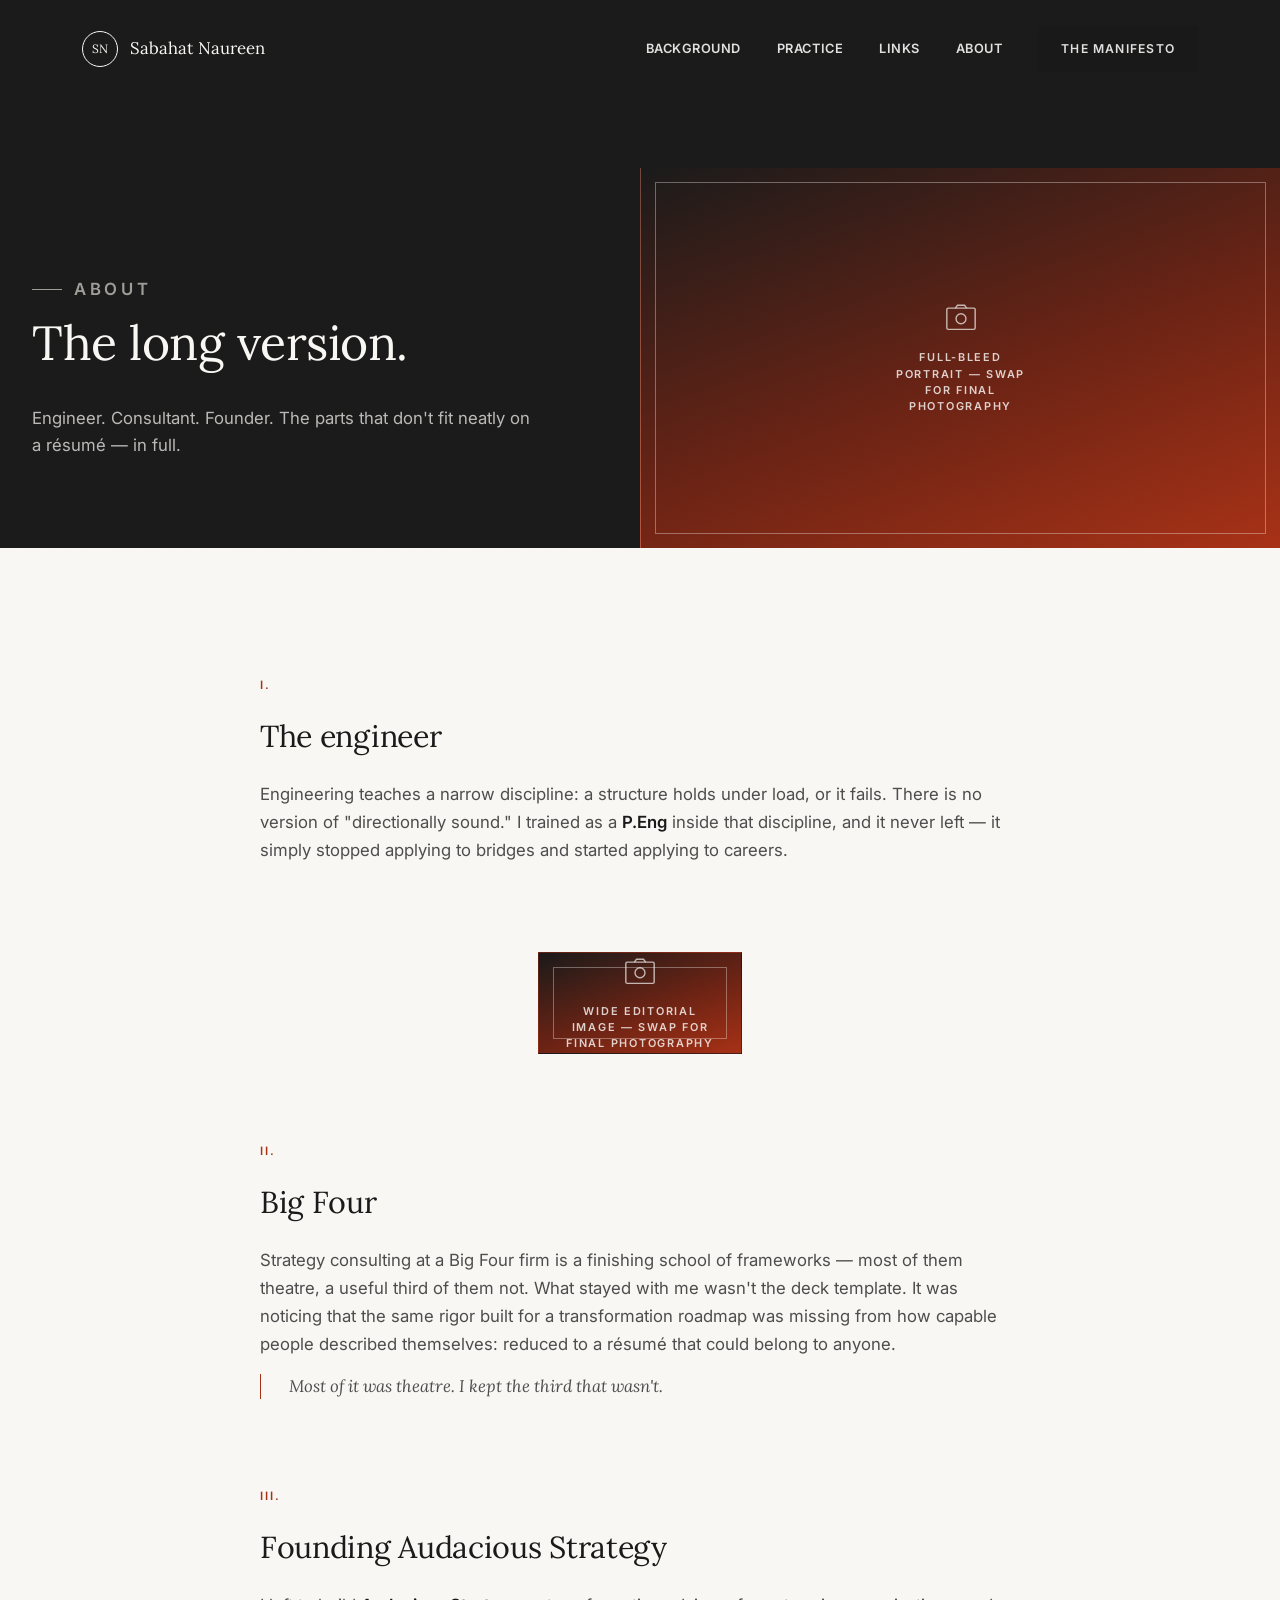
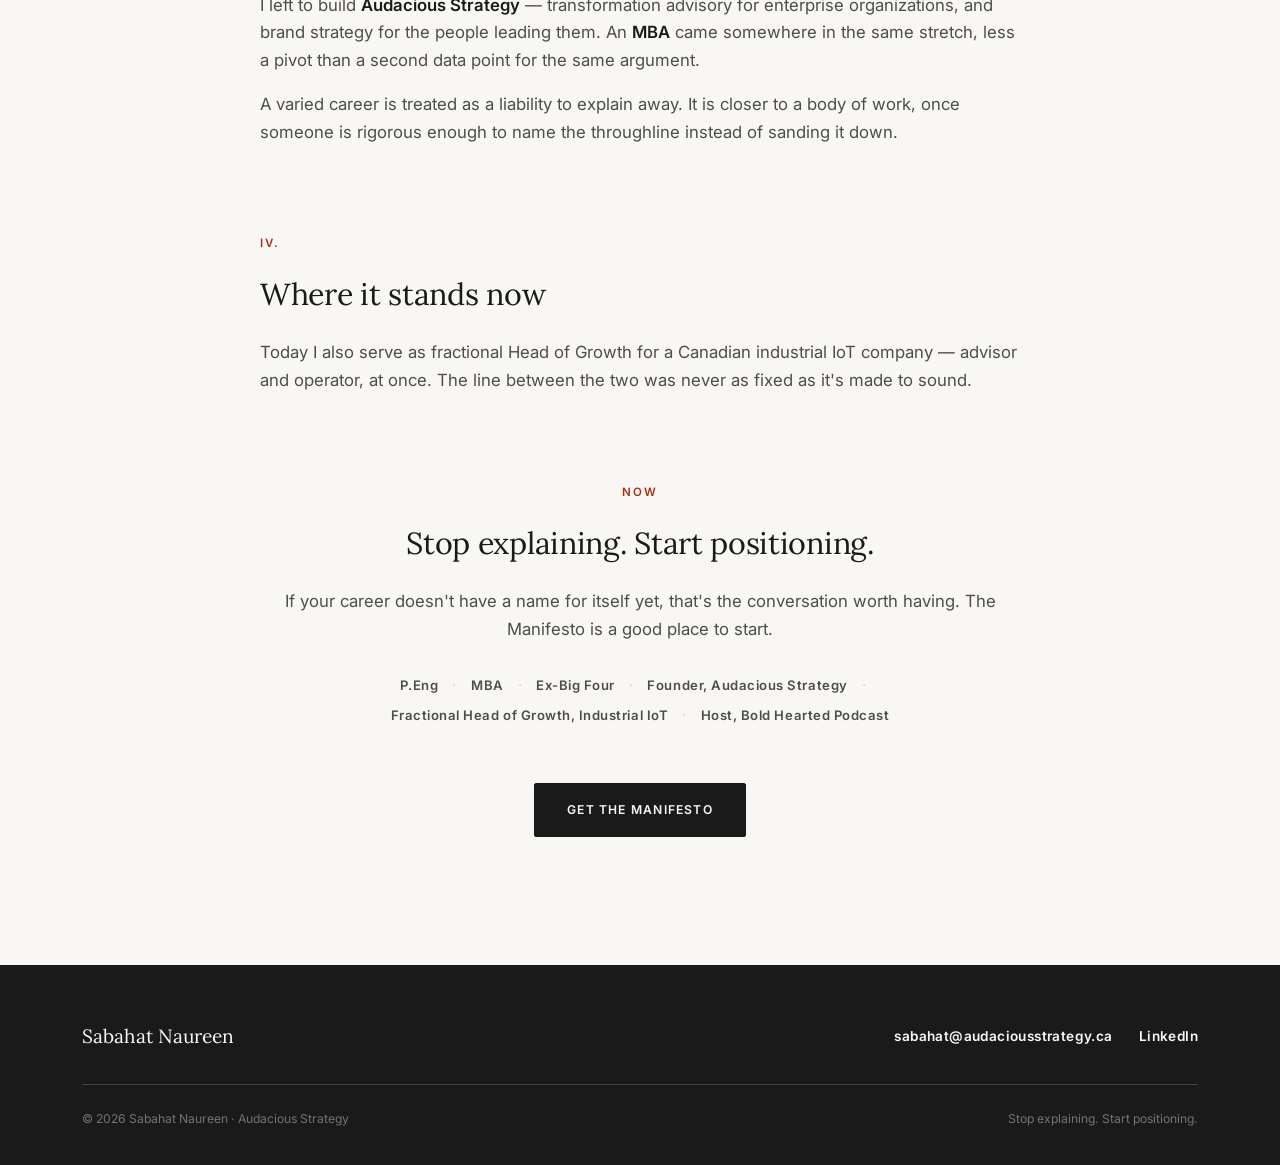
==== about.html @ 6e4cf898 "Add files via upload Added website files" ====
<!DOCTYPE html>
<html lang="en">
<head>
<meta charset="UTF-8">
<meta name="viewport" content="width=device-width, initial-scale=1.0">
<title>About — Sabahat Naureen</title>
<meta name="description" content="Engineer, Big Four strategist, founder — the full story behind Sabahat Naureen's positioning work.">
<link rel="icon" type="image/svg+xml" href="favicon.svg">
<link rel="preconnect" href="https://fonts.googleapis.com">
<link rel="preconnect" href="https://fonts.gstatic.com" crossorigin>
<link href="https://fonts.googleapis.com/css2?family=Lora:ital,wght@0,400;0,500;0,600;1,400&family=Inter:wght@400;500;600;700&display=swap" rel="stylesheet">
<link rel="stylesheet" href="css/styles.css">
</head>
<body>

<nav class="nav">
  <div class="container">
    <a href="index.html#top" class="nav-mark">
      <span class="monogram">SN</span>
      Sabahat Naureen
    </a>
    <div class="nav-links">
      <a href="index.html#why">Background</a>
      <a href="index.html#what-i-do">Practice</a>
      <a href="index.html#links">Links</a>
      <a href="about.html">About</a>
      <a href="index.html#freebie" class="btn btn-primary nav-cta">The Manifesto</a>
    </div>
    <button class="nav-toggle" aria-label="Toggle menu"><span></span></button>
  </div>
</nav>

<header class="about-hero has-grain">
  <div class="about-hero-grid">
    <div class="about-hero-text reveal is-visible">
      <p class="eyebrow" style="color: rgba(247,243,236,0.6);">About</p>
      <h1>The long version.</h1>
      <p>Engineer. Consultant. Founder. The parts that don't fit neatly on a résumé — in full.</p>
    </div>
    <div class="reveal is-visible">
      <div class="photo-frame">
        <img class="photo-real" src="images/about-hero.jpg" alt="Sabahat Naureen" onerror="this.style.display='none'" onload="this.nextElementSibling.style.display='none'">
        <div class="photo-mark">
          <svg viewBox="0 0 24 24" fill="none" stroke="currentColor" stroke-width="1"><rect x="2" y="5" width="20" height="15" rx="1"/><circle cx="12" cy="12.5" r="3.5"/><path d="M8 5l1.5-2h5L16 5"/></svg>
          <span>Full-bleed portrait — swap for final photography</span>
        </div>
      </div>
    </div>
  </div>
</header>

<section class="section section--paper">
  <div class="container">
    <div class="story">

      <div class="story-block reveal">
        <span class="chapter">I.</span>
        <h2>The engineer</h2>
        <p>Engineering teaches a narrow discipline: a structure holds under load, or it fails. There is no version of "directionally sound." I trained as a <strong>P.Eng</strong> inside that discipline, and it never left — it simply stopped applying to bridges and started applying to careers.</p>
      </div>

      <div class="story-photo reveal">
        <div class="photo-frame" style="--ratio: 16/8;">
          <img class="photo-real" src="images/about-wide.jpg" alt="" onerror="this.style.display='none'" onload="this.nextElementSibling.style.display='none'">
          <div class="photo-mark">
            <svg viewBox="0 0 24 24" fill="none" stroke="currentColor" stroke-width="1"><rect x="2" y="5" width="20" height="15" rx="1"/><circle cx="12" cy="12.5" r="3.5"/><path d="M8 5l1.5-2h5L16 5"/></svg>
            <span>Wide editorial image — swap for final photography</span>
          </div>
        </div>
      </div>

      <div class="story-block reveal">
        <span class="chapter">II.</span>
        <h2>Big Four</h2>
        <p>Strategy consulting at a Big Four firm is a finishing school of frameworks — most of them theatre, a useful third of them not. What stayed with me wasn't the deck template. It was noticing that the same rigor built for a transformation roadmap was missing from how capable people described themselves: reduced to a résumé that could belong to anyone.</p>
        <p class="pull-quote">Most of it was theatre. I kept the third that wasn't.</p>
      </div>

      <div class="story-block reveal">
        <span class="chapter">III.</span>
        <h2>Founding Audacious Strategy</h2>
        <p>I left to build <strong>Audacious Strategy</strong> — transformation advisory for enterprise organizations, and brand strategy for the people leading them. An <strong>MBA</strong> came somewhere in the same stretch, less a pivot than a second data point for the same argument.</p>
        <p>A varied career is treated as a liability to explain away. It is closer to a body of work, once someone is rigorous enough to name the throughline instead of sanding it down.</p>
      </div>

      <div class="story-block reveal">
        <span class="chapter">IV.</span>
        <h2>Where it stands now</h2>
        <p>Today I also serve as fractional Head of Growth for a Canadian industrial IoT company — advisor and operator, at once. The line between the two was never as fixed as it's made to sound.</p>
      </div>

      <div class="story-block reveal text-center">
        <span class="chapter">Now</span>
        <h2>Stop explaining. Start positioning.</h2>
        <p class="max-measure mx-auto">If your career doesn't have a name for itself yet, that's the conversation worth having. The Manifesto is a good place to start.</p>
        <div class="credentials-list">
          <span>P.Eng</span>
          <span>MBA</span>
          <span>Ex-Big Four</span>
          <span>Founder, Audacious Strategy</span>
          <span>Fractional Head of Growth, Industrial IoT</span>
          <span>Host, Bold Hearted Podcast</span>
        </div>
        <p class="mt-56"><a href="index.html#freebie" class="btn btn-primary">Get the Manifesto</a></p>
      </div>

    </div>
  </div>
</section>

<footer class="footer">
  <div class="container">
    <div class="footer-top">
      <div class="footer-mark">Sabahat Naureen</div>
      <div class="footer-contacts">
        <a href="mailto:sabahat@audaciousstrategy.ca">sabahat@audaciousstrategy.ca</a>
        <a href="#" data-todo-link="LinkedIn profile URL isn't wired up yet — add the real URL.">LinkedIn</a>
      </div>
    </div>
    <div class="footer-bottom">
      <span>&copy; <span id="year"></span> Sabahat Naureen · Audacious Strategy</span>
      <span>Stop explaining. Start positioning.</span>
    </div>
  </div>
</footer>

<script>document.getElementById("year").textContent = new Date().getFullYear();</script>
<script src="js/main.js"></script>
</body>
</html>
---- css/styles.css ----
/* ==========================================================================
   Sabahat Naureen — Personal Brand Site
   Editorial system: high contrast, minimal ornament, generous whitespace.
   ========================================================================== */

:root {
  /* --- Palette: Audacious Strategy brand guidelines --- */
  --ink: #1a1a1a;
  --ink-soft: #4d4d4d;
  --charcoal: #1a1a1a;
  --paper: #f9f7f4;
  --paper-dim: #efebe3;
  --line: rgba(26, 26, 26, 0.15);
  --line-dark: rgba(249, 247, 244, 0.18);
  --rust: #a73116;
  --rust-dark: #551a0b;
  --amber: #c6a664;
  --clay: #6b2314;
  --gray: #b8b8b8;

  --gradient-sunset: linear-gradient(115deg, var(--charcoal) 0%, var(--clay) 45%, var(--rust) 75%, var(--amber) 100%);
  --gradient-duotone: linear-gradient(160deg, var(--charcoal) 0%, var(--clay) 55%, var(--rust) 100%);

  --font-display: "Lora", "Iowan Old Style", Georgia, serif;
  --font-body: "Inter", -apple-system, BlinkMacSystemFont, "Segoe UI", sans-serif;

  --container: 1180px;
  --radius: 2px;

  color-scheme: light;
}

/* --- Reset --- */
*, *::before, *::after { box-sizing: border-box; }
html { scroll-behavior: smooth; }
@media (prefers-reduced-motion: reduce) {
  html { scroll-behavior: auto; }
  *, *::before, *::after { animation-duration: 0.001ms !important; animation-iteration-count: 1 !important; transition-duration: 0.001ms !important; scroll-behavior: auto !important; }
}
body {
  margin: 0;
  background: var(--paper);
  color: var(--ink);
  font-family: var(--font-body);
  font-size: 16px;
  line-height: 1.65;
  -webkit-font-smoothing: antialiased;
  overflow-x: hidden;
}
img, svg { display: block; max-width: 100%; }
a { color: inherit; text-decoration: none; }
h1, h2, h3, h4 { font-family: var(--font-display); margin: 0; font-weight: 400; letter-spacing: -0.01em; }
p { margin: 0; }
button { font: inherit; cursor: pointer; }
ul { margin: 0; padding: 0; list-style: none; }

.has-grain { position: relative; }
.has-grain::before {
  content: "";
  position: absolute;
  inset: 0;
  pointer-events: none;
  opacity: 0.035;
  mix-blend-mode: overlay;
  background-image: url("data:image/svg+xml;utf8,<svg xmlns='http://www.w3.org/2000/svg' width='120' height='120'><filter id='n'><feTurbulence type='fractalNoise' baseFrequency='0.85' numOctaves='2' stitchTiles='stitch'/></filter><rect width='100%25' height='100%25' filter='url(%23n)'/></svg>");
  z-index: 1;
}

.container {
  width: 100%;
  max-width: var(--container);
  margin: 0 auto;
  padding: 0 32px;
}

.eyebrow {
  display: inline-flex;
  align-items: center;
  gap: 12px;
  font-family: var(--font-body);
  font-size: 0.72rem;
  font-weight: 600;
  letter-spacing: 0.22em;
  text-transform: uppercase;
  color: var(--ink-soft);
}
.eyebrow::before {
  content: "";
  width: 30px;
  height: 1px;
  background: currentColor;
  display: inline-block;
}

.rule { border: none; border-top: 1px solid var(--line); margin: 0; }
.rule--dark { border-top-color: var(--line-dark); }

.section { position: relative; padding: 128px 0; }
@media (max-width: 720px) { .section { padding: 84px 0; } }
.section--paper { background: var(--paper); }
.section--dim { background: var(--paper-dim); }
.section--dark { background: var(--charcoal); color: var(--paper); }

/* --- Buttons & links --- */
.btn {
  display: inline-flex;
  align-items: center;
  justify-content: center;
  gap: 10px;
  padding: 16px 32px;
  border-radius: var(--radius);
  border: 1px solid var(--ink);
  background: transparent;
  color: var(--ink);
  font-family: var(--font-body);
  font-weight: 600;
  font-size: 0.76rem;
  letter-spacing: 0.1em;
  text-transform: uppercase;
  white-space: nowrap;
  transition: background 0.25s ease, color 0.25s ease, border-color 0.25s ease;
}
.btn-primary { background: var(--ink); color: var(--paper); }
.btn-primary:hover { background: var(--rust); border-color: var(--rust); }
.btn-outline-light { border-color: var(--paper); color: var(--paper); }
.btn-outline-light:hover { background: var(--paper); color: var(--ink); }

.btn-link {
  display: inline-flex;
  align-items: center;
  gap: 8px;
  font-size: 0.9rem;
  font-weight: 600;
  letter-spacing: 0.02em;
  border-bottom: 1px solid currentColor;
  padding-bottom: 3px;
}
.btn-link .arrow { transition: transform 0.2s ease; }
.btn-link:hover .arrow { transform: translateX(4px); }

/* ==========================================================================
   Photo placeholders — editorial duotone blocks standing in for photography
   ========================================================================== */
.photo {
  display: flex;
  flex-direction: column;
  gap: 12px;
}
.photo-frame {
  position: relative;
  width: 100%;
  aspect-ratio: var(--ratio, 4 / 5);
  background: var(--gradient-duotone);
  border: 1px solid var(--line);
  display: flex;
  align-items: center;
  justify-content: center;
  overflow: hidden;
}
.photo-frame::after {
  content: "";
  position: absolute;
  inset: 14px;
  border: 1px solid rgba(249, 247, 244, 0.35);
  pointer-events: none;
}
/* Once a real photo is dropped in, an <img class="photo-real"> fills the frame
   and the inset border above sits on top of it as a thin editorial keyline. */
.photo-frame .photo-real {
  position: absolute;
  inset: 0;
  width: 100%;
  height: 100%;
  object-fit: cover;
  z-index: 0;
}
.photo-frame .photo-mark {
  position: relative;
  z-index: 1;
  display: flex;
  flex-direction: column;
  align-items: center;
  gap: 14px;
  color: rgba(249, 247, 244, 0.82);
  text-align: center;
  padding: 24px;
}
.photo-frame .photo-mark svg { width: 34px; height: 34px; opacity: 0.85; }
.photo-frame .photo-mark span {
  font-size: 0.68rem;
  font-weight: 600;
  letter-spacing: 0.16em;
  text-transform: uppercase;
  max-width: 22ch;
  line-height: 1.5;
}
.photo-caption {
  font-family: var(--font-display);
  font-style: italic;
  font-size: 0.85rem;
  color: var(--ink-soft);
}

/* ==========================================================================
   Nav
   ========================================================================== */
.nav {
  position: fixed;
  top: 0;
  left: 0;
  right: 0;
  z-index: 100;
  padding: 26px 0;
  transition: background 0.3s ease, padding 0.3s ease, border-color 0.3s ease;
  border-bottom: 1px solid transparent;
}
.nav .container { display: flex; align-items: center; justify-content: space-between; }
.nav.is-scrolled {
  background: rgba(249, 247, 244, 0.94);
  backdrop-filter: blur(10px);
  padding: 16px 0;
  border-bottom-color: var(--line);
}
.nav-mark {
  display: flex;
  align-items: center;
  gap: 12px;
  font-family: var(--font-display);
  font-weight: 400;
  font-size: 1.05rem;
  color: var(--paper);
  transition: color 0.3s ease;
}
.nav.is-scrolled .nav-mark { color: var(--ink); }
.nav-mark .monogram {
  width: 36px;
  height: 36px;
  border-radius: 50%;
  border: 1px solid currentColor;
  display: flex;
  align-items: center;
  justify-content: center;
  font-size: 0.75rem;
  letter-spacing: 0.04em;
}
.nav-links {
  display: flex;
  align-items: center;
  gap: 36px;
  font-size: 0.8rem;
  font-weight: 600;
  letter-spacing: 0.04em;
  text-transform: uppercase;
  color: var(--paper);
  transition: color 0.3s ease;
}
.nav.is-scrolled .nav-links { color: var(--ink-soft); }
.nav-links a { opacity: 0.9; transition: opacity 0.2s ease; }
.nav-links a:hover { opacity: 1; }
.nav-cta { padding: 12px 22px; }
.nav-toggle {
  display: none;
  background: none;
  border: none;
  width: 40px;
  height: 40px;
  align-items: center;
  justify-content: center;
}
.nav-toggle span, .nav-toggle span::before, .nav-toggle span::after {
  content: "";
  display: block;
  width: 22px;
  height: 1px;
  background: var(--paper);
  position: relative;
  transition: all 0.25s ease;
}
.nav.is-scrolled .nav-toggle span,
.nav.is-scrolled .nav-toggle span::before,
.nav.is-scrolled .nav-toggle span::after { background: var(--ink); }

/* Homepage hero is now a light background, so its nav needs dark text by default too */
.nav--on-light .nav-mark { color: var(--ink); }
.nav--on-light .nav-links { color: var(--ink-soft); }
.nav--on-light .nav-toggle span,
.nav--on-light .nav-toggle span::before,
.nav--on-light .nav-toggle span::after { background: var(--ink); }
.nav-toggle span::before { position: absolute; top: -7px; }
.nav-toggle span::after { position: absolute; top: 7px; }

@media (max-width: 900px) {
  .nav-links {
    position: fixed;
    inset: 0 0 auto auto;
    top: 0;
    height: 100vh;
    width: min(320px, 82vw);
    background: var(--charcoal);
    color: var(--paper);
    flex-direction: column;
    align-items: flex-start;
    justify-content: center;
    gap: 30px;
    padding: 40px;
    transform: translateX(100%);
    transition: transform 0.4s ease;
    font-size: 1rem;
  }
  .nav-links.is-open { transform: translateX(0); }
  .nav-toggle { display: flex; }
  .nav-cta { display: none; }
}

/* ==========================================================================
   Hero — typographic, split with a single large portrait placeholder
   ========================================================================== */
.hero {
  position: relative;
  background: var(--paper);
  color: var(--ink);
  padding-top: 168px;
  padding-bottom: 0;
  overflow: hidden;
}
.hero-grid {
  display: grid;
  grid-template-columns: 1.15fr 0.85fr;
  align-items: end;
  gap: 0;
}
@media (max-width: 980px) {
  .hero-grid { grid-template-columns: 1fr; }
}
.hero-text {
  padding: 0 32px 96px;
  max-width: 640px;
}
.hero-eyebrow { color: var(--ink-soft); margin-bottom: 28px; }
.hero h1 {
  font-size: clamp(2.3rem, 4.6vw, 3.7rem);
  line-height: 1.08;
  color: var(--ink);
}
.gradient-text {
  background: linear-gradient(100deg, var(--rust) 0%, var(--amber) 55%, var(--rust) 100%);
  -webkit-background-clip: text;
  background-clip: text;
  color: transparent;
}
.hero-sub {
  margin-top: 30px;
  font-size: clamp(1.05rem, 1.4vw, 1.2rem);
  color: var(--ink-soft);
  max-width: 42ch;
  font-family: var(--font-display);
  font-style: italic;
  font-weight: 400;
  line-height: 1.5;
}
.hero-links {
  margin-top: 42px;
  display: flex;
  align-items: center;
  gap: 32px;
  flex-wrap: wrap;
}
.hero-links .btn-link { color: var(--rust); }

.hero-photo {
  position: relative;
  height: 100%;
  min-height: 420px;
}
.hero-photo .photo-frame {
  aspect-ratio: auto;
  height: 100%;
  min-height: 420px;
  border: none;
  border-left: 1px solid var(--line);
}
@media (max-width: 980px) {
  .hero-photo .photo-frame { min-height: 320px; }
}

/* ==========================================================================
   Freebie strip — full-width, high-contrast conversion band
   ========================================================================== */
.freebie-strip {
  background: var(--ink);
  color: var(--paper);
  padding: 72px 0;
  border-top: 1px solid var(--line-dark);
}
.freebie-grid {
  display: grid;
  grid-template-columns: 1.3fr 1fr;
  gap: 48px;
  align-items: center;
}
@media (max-width: 860px) {
  .freebie-grid { grid-template-columns: 1fr; gap: 32px; }
}
.freebie-strip .eyebrow { color: var(--amber); }
.freebie-strip h2 { font-size: clamp(1.5rem, 2.6vw, 2rem); margin-top: 18px; color: var(--paper); }
.freebie-strip p.desc { margin-top: 14px; color: rgba(249, 247, 244, 0.68); max-width: 46ch; font-size: 0.98rem; }

.freebie-form {
  display: flex;
  gap: 0;
  border-bottom: 1px solid rgba(249, 247, 244, 0.35);
  padding-bottom: 4px;
}
.freebie-form input[type="email"] {
  flex: 1;
  padding: 14px 4px;
  border: none;
  background: transparent;
  color: var(--paper);
  font-size: 1rem;
  font-family: var(--font-body);
}
.freebie-form input[type="email"]::placeholder { color: rgba(249, 247, 244, 0.45); }
.freebie-form input[type="email"]:focus { outline: none; }
.freebie-form button {
  border: none;
  background: transparent;
  color: var(--amber);
  font-weight: 600;
  font-size: 0.76rem;
  letter-spacing: 0.1em;
  text-transform: uppercase;
  padding: 14px 8px;
  white-space: nowrap;
}
.freebie-form button:hover { color: var(--paper); }
.freebie-fineprint {
  margin-top: 14px;
  font-size: 0.76rem;
  color: rgba(249, 247, 244, 0.45);
}
.freebie-success {
  display: none;
  margin-top: 4px;
  padding: 16px 0;
  border-bottom: 1px solid rgba(249, 247, 244, 0.35);
  color: var(--amber);
  font-size: 0.95rem;
  font-weight: 500;
}
.freebie-success.is-visible { display: block; }
.freebie-form.is-hidden { display: none; }

/* ==========================================================================
   Why You — short, homepage-only teaser
   ========================================================================== */
.about-teaser {
  display: grid;
  grid-template-columns: 0.85fr 1.15fr;
  gap: 64px;
  align-items: center;
}
@media (max-width: 900px) {
  .about-teaser { grid-template-columns: 1fr; gap: 40px; }
  .about-teaser .photo { order: -1; }
}
.about-teaser h2 {
  font-size: clamp(1.7rem, 3vw, 2.3rem);
  line-height: 1.2;
  margin-top: 20px;
}
.about-teaser p { margin-top: 22px; font-size: 1.05rem; color: var(--ink-soft); max-width: 52ch; }
.credential-line {
  margin-top: 28px;
  font-size: 0.78rem;
  font-weight: 600;
  letter-spacing: 0.08em;
  text-transform: uppercase;
  color: var(--ink-soft);
}
.about-teaser .btn-link { margin-top: 32px; color: var(--rust); }

/* ==========================================================================
   What You Do
   ========================================================================== */
.work-grid {
  display: grid;
  grid-template-columns: repeat(3, 1fr);
  margin-top: 64px;
  border-top: 1px solid var(--line);
}
@media (max-width: 980px) {
  .work-grid { grid-template-columns: 1fr; }
}
.work-card {
  padding: 48px 40px;
  border-bottom: 1px solid var(--line);
  border-right: 1px solid var(--line);
}
.work-card:last-child { border-right: none; }
.work-card:first-child { padding-left: 0; }
@media (max-width: 980px) {
  .work-card { padding: 40px 0; border-right: none; }
}
.work-card .index {
  font-family: var(--font-display);
  font-style: italic;
  font-size: 0.95rem;
  color: var(--rust);
  margin-bottom: 20px;
  display: block;
}
.work-card h3 { font-size: 1.3rem; margin-bottom: 14px; line-height: 1.3; }
.work-card .role { font-size: 0.76rem; font-weight: 600; letter-spacing: 0.1em; text-transform: uppercase; color: var(--ink-soft); margin-bottom: 20px; display: block; }
.work-card p.desc { color: var(--ink-soft); font-size: 1rem; max-width: 46ch; margin-bottom: 26px; }
.work-card .btn-link { color: var(--ink); }

/* ==========================================================================
   Links section
   ========================================================================== */
.section--links { background: var(--charcoal); color: var(--paper); }
.links-list { margin-top: 56px; border-top: 1px solid var(--line-dark); }
.link-row {
  display: flex;
  align-items: center;
  justify-content: space-between;
  gap: 24px;
  padding: 30px 0;
  border-bottom: 1px solid var(--line-dark);
  transition: padding-left 0.25s ease;
}
.link-row:hover { padding-left: 12px; }
.link-row .label {
  font-size: 0.7rem;
  font-weight: 600;
  letter-spacing: 0.14em;
  text-transform: uppercase;
  color: var(--amber);
  width: 140px;
  flex-shrink: 0;
}
.link-row .title-group { flex: 1; }
.link-row h4 { font-size: 1.25rem; color: var(--paper); font-weight: 400; }
.link-row .desc { font-size: 0.88rem; color: rgba(249, 247, 244, 0.55); margin-top: 6px; }
.link-row .go { font-size: 1.4rem; color: var(--paper); flex-shrink: 0; transition: transform 0.25s ease; }
.link-row:hover .go { transform: translate(3px, -3px); }
@media (max-width: 640px) {
  .link-row { flex-wrap: wrap; }
  .link-row .label { width: 100%; }
}

/* ==========================================================================
   CTA band
   ========================================================================== */
.cta-band {
  background: var(--gradient-sunset);
  color: var(--paper);
  text-align: center;
  padding: 110px 0;
}
.cta-band h2 { font-size: clamp(1.8rem, 3.6vw, 2.5rem); max-width: 20ch; margin: 0 auto 22px; }
.cta-band p { max-width: 44ch; margin: 0 auto 36px; color: rgba(249, 247, 244, 0.82); font-size: 1.02rem; }

/* ==========================================================================
   Footer
   ========================================================================== */
.footer { background: var(--ink); color: rgba(249, 247, 244, 0.75); padding: 56px 0 36px; }
.footer-top {
  display: flex;
  flex-wrap: wrap;
  gap: 24px;
  align-items: center;
  justify-content: space-between;
  padding-bottom: 32px;
  border-bottom: 1px solid var(--line-dark);
}
.footer-mark { font-family: var(--font-display); font-size: 1.2rem; color: var(--paper); }
.footer-contacts { display: flex; gap: 26px; align-items: center; flex-wrap: wrap; }
.footer-contacts a {
  font-size: 0.85rem;
  font-weight: 600;
  letter-spacing: 0.03em;
  color: var(--paper);
  border-bottom: 1px solid transparent;
  transition: border-color 0.2s ease, color 0.2s ease;
}
.footer-contacts a:hover { border-color: var(--amber); color: var(--amber); }
.footer-bottom {
  padding-top: 24px;
  display: flex;
  flex-wrap: wrap;
  gap: 12px;
  justify-content: space-between;
  font-size: 0.76rem;
  color: rgba(249, 247, 244, 0.4);
}

/* ==========================================================================
   Toast (for placeholder links)
   ========================================================================== */
.toast {
  position: fixed;
  left: 50%;
  bottom: 32px;
  transform: translate(-50%, 20px);
  background: var(--ink);
  color: var(--paper);
  border: 1px solid var(--amber);
  padding: 14px 24px;
  border-radius: var(--radius);
  font-size: 0.85rem;
  font-weight: 500;
  opacity: 0;
  pointer-events: none;
  transition: all 0.35s ease;
  z-index: 1000;
  max-width: 90vw;
  text-align: center;
}
.toast.is-visible { opacity: 1; transform: translate(-50%, 0); }

/* ==========================================================================
   Scroll reveal
   ========================================================================== */
.reveal { opacity: 0; transform: translateY(20px); transition: opacity 0.7s ease, transform 0.7s ease; }
.reveal.is-visible { opacity: 1; transform: translateY(0); }

/* ==========================================================================
   About page
   ========================================================================== */
.about-hero {
  position: relative;
  background: var(--charcoal);
  color: var(--paper);
  padding-top: 168px;
  overflow: hidden;
}
.about-hero-grid {
  display: grid;
  grid-template-columns: 1fr 1fr;
  align-items: end;
  gap: 0;
}
@media (max-width: 900px) { .about-hero-grid { grid-template-columns: 1fr; } }
.about-hero-text { padding: 0 32px 88px; }
.about-hero h1 { font-size: clamp(2rem, 4vw, 3rem); max-width: 15ch; }
.about-hero p { margin-top: 22px; max-width: 46ch; font-size: 1.05rem; color: rgba(249, 247, 244, 0.72); }
.about-hero .photo-frame { aspect-ratio: auto; height: 100%; min-height: 380px; border: none; border-left: 1px solid var(--line-dark); }

.story {
  display: flex;
  flex-direction: column;
  gap: 88px;
  max-width: 760px;
  margin: 0 auto;
}
.story-block .chapter {
  font-size: 0.72rem;
  font-weight: 600;
  letter-spacing: 0.18em;
  text-transform: uppercase;
  color: var(--rust);
  margin-bottom: 16px;
  display: block;
}
.story-block h2 { font-size: clamp(1.5rem, 2.8vw, 1.9rem); margin-bottom: 20px; }
.story-block p { font-size: 1.05rem; color: var(--ink-soft); margin-bottom: 16px; }
.story-block p:last-child { margin-bottom: 0; }
.story-block strong { color: var(--ink); font-weight: 600; }

.story-photo { max-width: 760px; margin: 0 auto; }
.story-photo .photo-frame { aspect-ratio: 16 / 8; }

.pull-quote {
  font-family: var(--font-display);
  font-size: clamp(1.3rem, 2.6vw, 1.7rem);
  font-style: italic;
  color: var(--ink);
  border-left: 1px solid var(--rust);
  padding-left: 28px;
  margin: 8px 0;
  line-height: 1.45;
}

.credentials-list {
  margin-top: 32px;
  display: flex;
  flex-wrap: wrap;
  gap: 8px 0;
  justify-content: center;
  font-size: 0.82rem;
  font-weight: 600;
  letter-spacing: 0.04em;
  color: var(--ink-soft);
}
.credentials-list span:not(:last-child)::after { content: "·"; margin: 0 14px; color: var(--line); }

/* Utility */
.text-center { text-align: center; }
.mt-56 { margin-top: 56px; }
.mx-auto { margin-left: auto; margin-right: auto; }
.visually-hidden {
  position: absolute;
  width: 1px;
  height: 1px;
  padding: 0;
  margin: -1px;
  overflow: hidden;
  clip: rect(0, 0, 0, 0);
  white-space: nowrap;
  border: 0;
}
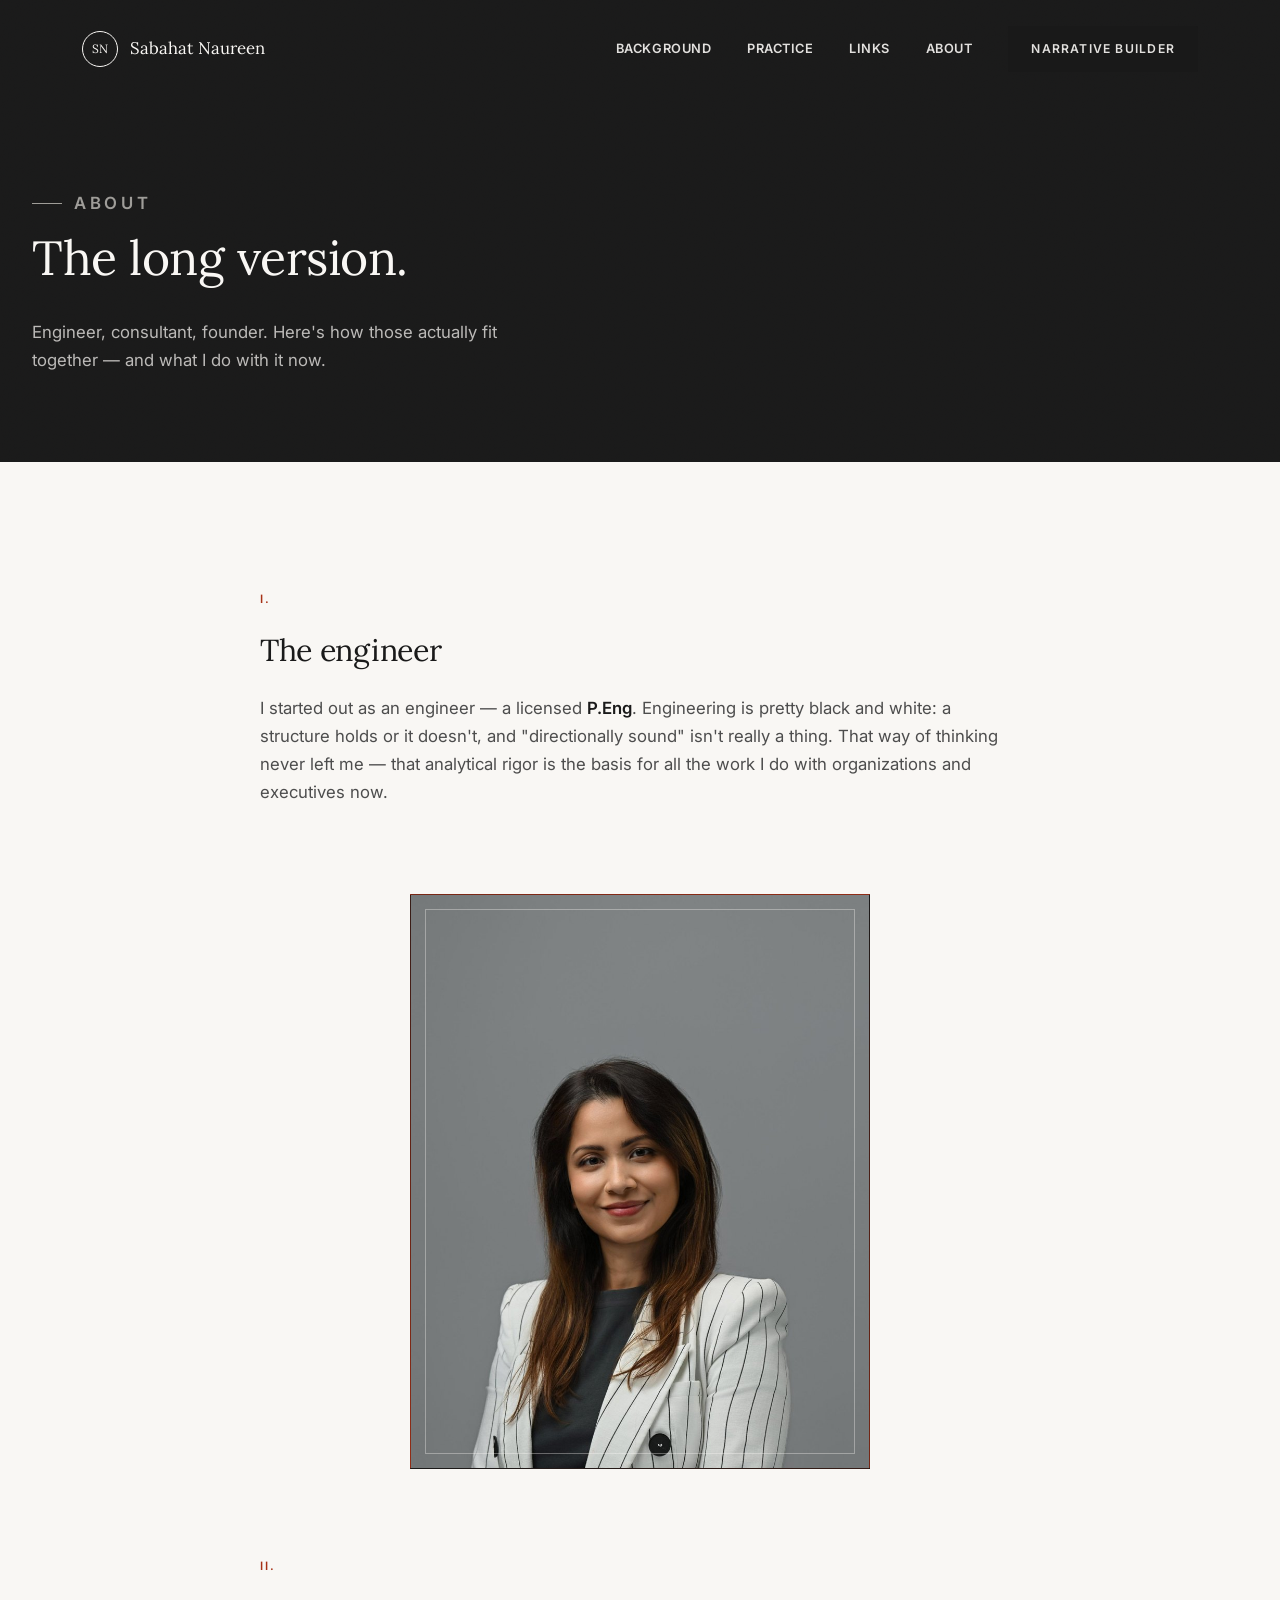
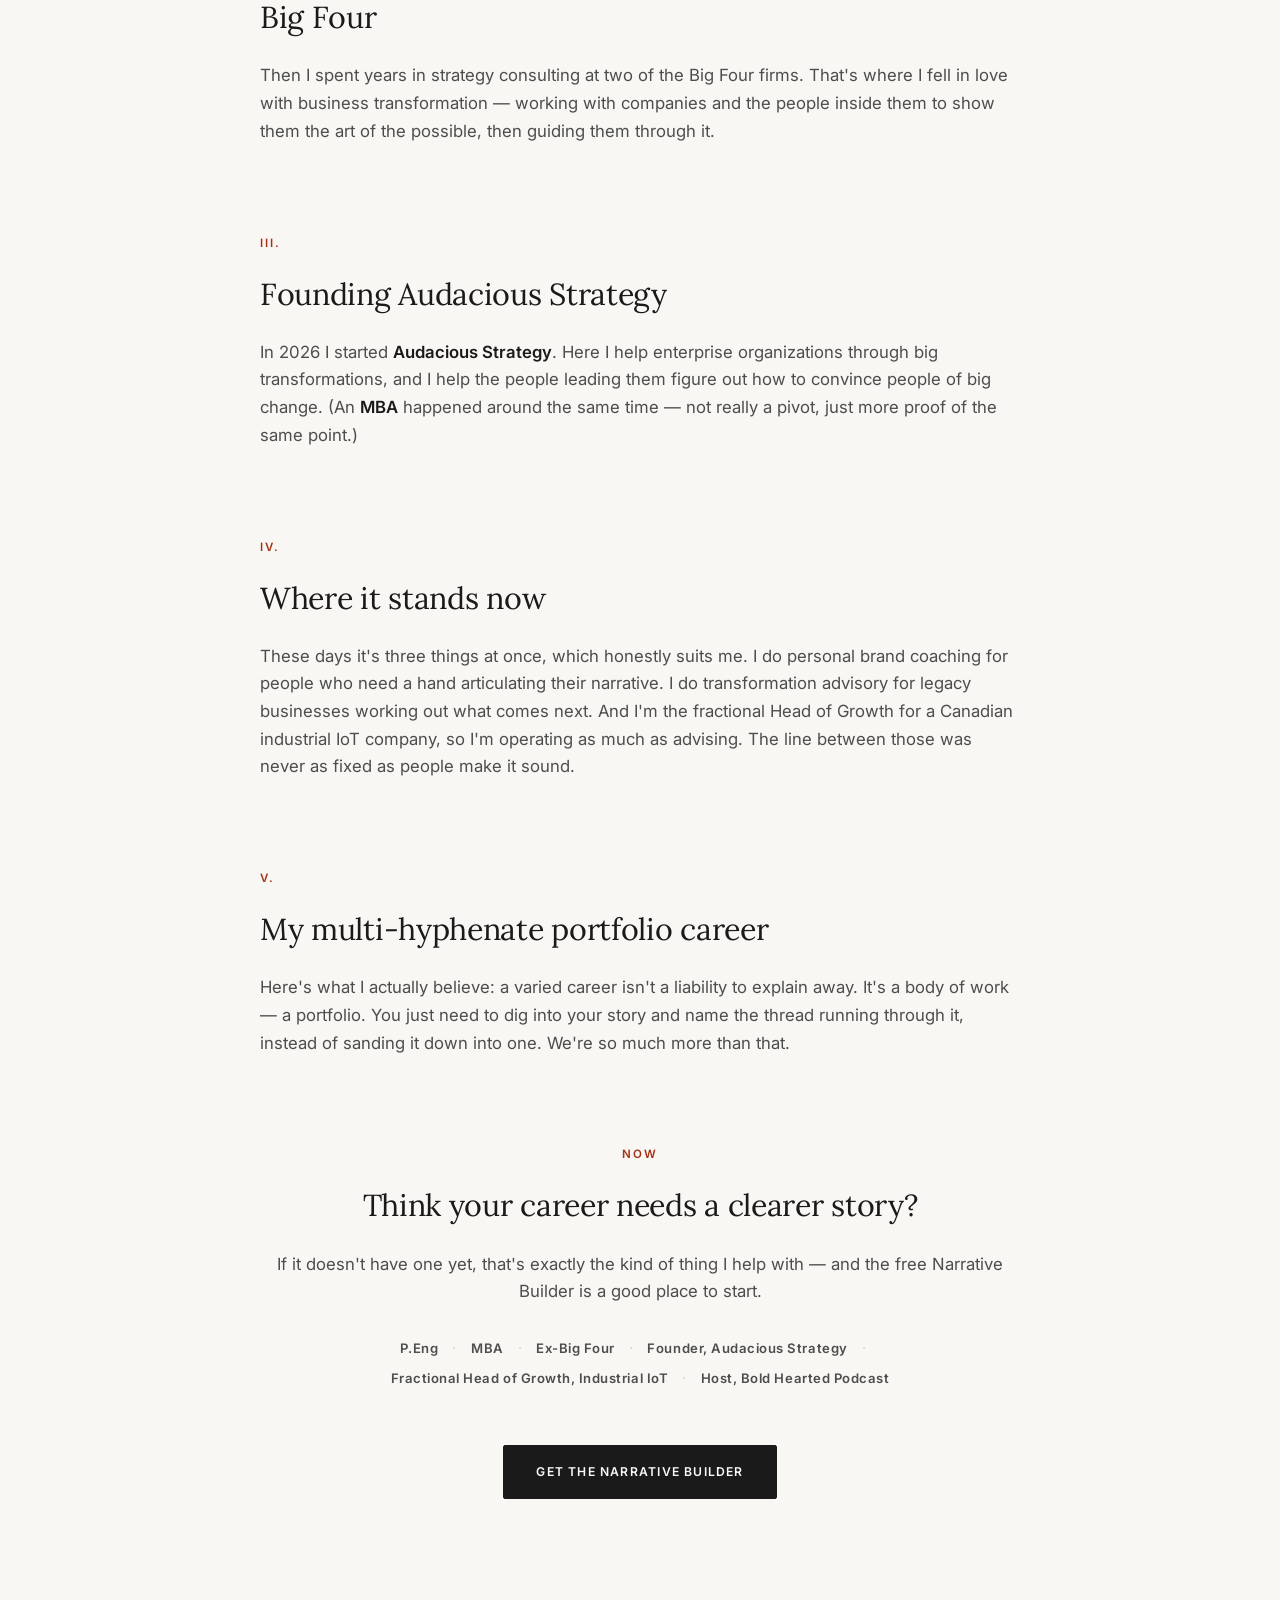
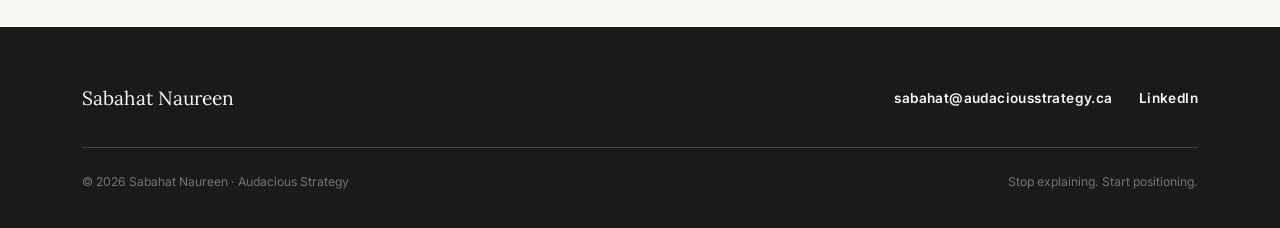
==== commit 2ca11331: "Nov 9th final upload Nov 9th final upload" ====
--- a/about.html
+++ b/about.html
@@ -24,27 +24,18 @@
       <a href="index.html#what-i-do">Practice</a>
       <a href="index.html#links">Links</a>
       <a href="about.html">About</a>
-      <a href="index.html#freebie" class="btn btn-primary nav-cta">The Manifesto</a>
+      <a href="index.html#freebie" class="btn btn-primary nav-cta">Narrative Builder</a>
     </div>
     <button class="nav-toggle" aria-label="Toggle menu"><span></span></button>
   </div>
 </nav>
 
 <header class="about-hero has-grain">
-  <div class="about-hero-grid">
+  <div class="about-hero-grid about-hero-grid--text">
     <div class="about-hero-text reveal is-visible">
       <p class="eyebrow" style="color: rgba(247,243,236,0.6);">About</p>
       <h1>The long version.</h1>
-      <p>Engineer. Consultant. Founder. The parts that don't fit neatly on a résumé — in full.</p>
-    </div>
-    <div class="reveal is-visible">
-      <div class="photo-frame">
-        <img class="photo-real" src="images/about-hero.jpg" alt="Sabahat Naureen" onerror="this.style.display='none'" onload="this.nextElementSibling.style.display='none'">
-        <div class="photo-mark">
-          <svg viewBox="0 0 24 24" fill="none" stroke="currentColor" stroke-width="1"><rect x="2" y="5" width="20" height="15" rx="1"/><circle cx="12" cy="12.5" r="3.5"/><path d="M8 5l1.5-2h5L16 5"/></svg>
-          <span>Full-bleed portrait — swap for final photography</span>
-        </div>
-      </div>
+      <p>Engineer, consultant, founder. Here's how those actually fit together — and what I do with it now.</p>
     </div>
   </div>
 </header>
@@ -56,12 +47,12 @@
       <div class="story-block reveal">
         <span class="chapter">I.</span>
         <h2>The engineer</h2>
-        <p>Engineering teaches a narrow discipline: a structure holds under load, or it fails. There is no version of "directionally sound." I trained as a <strong>P.Eng</strong> inside that discipline, and it never left — it simply stopped applying to bridges and started applying to careers.</p>
+        <p>I started out as an engineer — a licensed <strong>P.Eng</strong>. Engineering is pretty black and white: a structure holds or it doesn't, and "directionally sound" isn't really a thing. That way of thinking never left me — that analytical rigor is the basis for all the work I do with organizations and executives now.</p>
       </div>
 
       <div class="story-photo reveal">
-        <div class="photo-frame" style="--ratio: 16/8;">
-          <img class="photo-real" src="images/about-wide.jpg" alt="" onerror="this.style.display='none'" onload="this.nextElementSibling.style.display='none'">
+        <div class="photo-frame" style="--ratio: 4/5;">
+          <img class="photo-real" src="images/about-portrait.jpg" alt="Sabahat Naureen" onerror="this.style.display='none'" onload="this.nextElementSibling.style.display='none'">
           <div class="photo-mark">
             <svg viewBox="0 0 24 24" fill="none" stroke="currentColor" stroke-width="1"><rect x="2" y="5" width="20" height="15" rx="1"/><circle cx="12" cy="12.5" r="3.5"/><path d="M8 5l1.5-2h5L16 5"/></svg>
             <span>Wide editorial image — swap for final photography</span>
@@ -72,27 +63,31 @@
       <div class="story-block reveal">
         <span class="chapter">II.</span>
         <h2>Big Four</h2>
-        <p>Strategy consulting at a Big Four firm is a finishing school of frameworks — most of them theatre, a useful third of them not. What stayed with me wasn't the deck template. It was noticing that the same rigor built for a transformation roadmap was missing from how capable people described themselves: reduced to a résumé that could belong to anyone.</p>
-        <p class="pull-quote">Most of it was theatre. I kept the third that wasn't.</p>
+        <p>Then I spent years in strategy consulting at two of the Big Four firms. That's where I fell in love with business transformation — working with companies and the people inside them to show them the art of the possible, then guiding them through it.</p>
       </div>
 
       <div class="story-block reveal">
         <span class="chapter">III.</span>
         <h2>Founding Audacious Strategy</h2>
-        <p>I left to build <strong>Audacious Strategy</strong> — transformation advisory for enterprise organizations, and brand strategy for the people leading them. An <strong>MBA</strong> came somewhere in the same stretch, less a pivot than a second data point for the same argument.</p>
-        <p>A varied career is treated as a liability to explain away. It is closer to a body of work, once someone is rigorous enough to name the throughline instead of sanding it down.</p>
+        <p>In 2026 I started <strong>Audacious Strategy</strong>. Here I help enterprise organizations through big transformations, and I help the people leading them figure out how to convince people of big change. (An <strong>MBA</strong> happened around the same time — not really a pivot, just more proof of the same point.)</p>
       </div>
 
       <div class="story-block reveal">
         <span class="chapter">IV.</span>
         <h2>Where it stands now</h2>
-        <p>Today I also serve as fractional Head of Growth for a Canadian industrial IoT company — advisor and operator, at once. The line between the two was never as fixed as it's made to sound.</p>
+        <p>These days it's three things at once, which honestly suits me. I do personal brand coaching for people who need a hand articulating their narrative. I do transformation advisory for legacy businesses working out what comes next. And I'm the fractional Head of Growth for a Canadian industrial IoT company, so I'm operating as much as advising. The line between those was never as fixed as people make it sound.</p>
+      </div>
+
+      <div class="story-block reveal">
+        <span class="chapter">V.</span>
+        <h2>My multi-hyphenate portfolio career</h2>
+        <p>Here's what I actually believe: a varied career isn't a liability to explain away. It's a body of work — a portfolio. You just need to dig into your story and name the thread running through it, instead of sanding it down into one. We're so much more than that.</p>
       </div>
 
       <div class="story-block reveal text-center">
         <span class="chapter">Now</span>
-        <h2>Stop explaining. Start positioning.</h2>
-        <p class="max-measure mx-auto">If your career doesn't have a name for itself yet, that's the conversation worth having. The Manifesto is a good place to start.</p>
+        <h2>Think your career needs a clearer story?</h2>
+        <p class="max-measure mx-auto">If it doesn't have one yet, that's exactly the kind of thing I help with — and the free Narrative Builder is a good place to start.</p>
         <div class="credentials-list">
           <span>P.Eng</span>
           <span>MBA</span>
@@ -101,7 +96,7 @@
           <span>Fractional Head of Growth, Industrial IoT</span>
           <span>Host, Bold Hearted Podcast</span>
         </div>
-        <p class="mt-56"><a href="index.html#freebie" class="btn btn-primary">Get the Manifesto</a></p>
+        <p class="mt-56"><a href="index.html#freebie" class="btn btn-primary">Get the Narrative Builder</a></p>
       </div>
 
     </div>
--- a/css/styles.css
+++ b/css/styles.css
@@ -485,22 +485,21 @@
    ========================================================================== */
 .work-grid {
   display: grid;
-  grid-template-columns: repeat(3, 1fr);
+  grid-template-columns: repeat(4, 1fr);
   margin-top: 64px;
   border-top: 1px solid var(--line);
+  border-left: 1px solid var(--line);
 }
 @media (max-width: 980px) {
+  .work-grid { grid-template-columns: repeat(2, 1fr); }
+}
+@media (max-width: 560px) {
   .work-grid { grid-template-columns: 1fr; }
 }
 .work-card {
-  padding: 48px 40px;
+  padding: 40px 30px;
   border-bottom: 1px solid var(--line);
   border-right: 1px solid var(--line);
-}
-.work-card:last-child { border-right: none; }
-.work-card:first-child { padding-left: 0; }
-@media (max-width: 980px) {
-  .work-card { padding: 40px 0; border-right: none; }
 }
 .work-card .index {
   font-family: var(--font-display);
@@ -646,6 +645,7 @@
 .about-hero h1 { font-size: clamp(2rem, 4vw, 3rem); max-width: 15ch; }
 .about-hero p { margin-top: 22px; max-width: 46ch; font-size: 1.05rem; color: rgba(249, 247, 244, 0.72); }
 .about-hero .photo-frame { aspect-ratio: auto; height: 100%; min-height: 380px; border: none; border-left: 1px solid var(--line-dark); }
+.about-hero-grid--text { grid-template-columns: 1fr; }
 
 .story {
   display: flex;
@@ -668,8 +668,8 @@
 .story-block p:last-child { margin-bottom: 0; }
 .story-block strong { color: var(--ink); font-weight: 600; }
 
-.story-photo { max-width: 760px; margin: 0 auto; }
-.story-photo .photo-frame { aspect-ratio: 16 / 8; }
+.story-photo { width: 100%; max-width: 460px; margin: 0 auto; }
+.story-photo .photo-frame { aspect-ratio: 4 / 5; }
 
 .pull-quote {
   font-family: var(--font-display);
@@ -710,3 +710,116 @@
   white-space: nowrap;
   border: 0;
 }
+
+/* ==========================================================================
+   Course / Waitlist page (course.html)
+   ========================================================================== */
+.course-hero {
+  position: relative;
+  background: var(--charcoal);
+  color: var(--paper);
+  padding-top: 168px;
+  padding-bottom: 104px;
+  overflow: hidden;
+}
+.course-hero .eyebrow { color: var(--amber); }
+.course-hero h1 {
+  font-size: clamp(2.2rem, 4.4vw, 3.4rem);
+  line-height: 1.08;
+  color: var(--paper);
+  max-width: 20ch;
+  margin-top: 26px;
+}
+.course-hero .lead {
+  margin-top: 26px;
+  max-width: 54ch;
+  font-family: var(--font-display);
+  font-style: italic;
+  font-size: clamp(1.05rem, 1.4vw, 1.25rem);
+  line-height: 1.5;
+  color: rgba(249, 247, 244, 0.78);
+}
+.course-hero .hero-meta {
+  margin-top: 36px;
+  display: flex;
+  flex-wrap: wrap;
+  gap: 12px 20px;
+  font-size: 0.72rem;
+  font-weight: 600;
+  letter-spacing: 0.12em;
+  text-transform: uppercase;
+  color: rgba(249, 247, 244, 0.62);
+}
+.course-hero .hero-meta span { display: inline-flex; align-items: center; }
+.course-hero .hero-meta span:not(:last-child)::after {
+  content: "";
+  width: 4px; height: 4px;
+  border-radius: 50%;
+  background: var(--amber);
+  margin-left: 20px;
+}
+.course-hero .hero-actions {
+  margin-top: 44px;
+  display: flex;
+  gap: 28px;
+  align-items: center;
+  flex-wrap: wrap;
+}
+.course-hero .hero-actions .btn-link { color: var(--amber); }
+
+/* Curriculum — four week cards in a 2x2 grid */
+.week-grid {
+  display: grid;
+  grid-template-columns: repeat(2, 1fr);
+  margin-top: 60px;
+  border-top: 1px solid var(--line);
+  border-left: 1px solid var(--line);
+}
+@media (max-width: 760px) { .week-grid { grid-template-columns: 1fr; } }
+.week-card {
+  padding: 44px 40px;
+  border-bottom: 1px solid var(--line);
+  border-right: 1px solid var(--line);
+}
+.week-card .wk {
+  font-family: var(--font-display);
+  font-style: italic;
+  font-size: 0.95rem;
+  color: var(--rust);
+  display: block;
+  margin-bottom: 16px;
+}
+.week-card h3 { font-size: 1.35rem; margin-bottom: 14px; line-height: 1.25; }
+.week-card p { color: var(--ink-soft); font-size: 1rem; max-width: 46ch; }
+
+/* Community block */
+.community-grid {
+  display: grid;
+  grid-template-columns: 0.9fr 1.1fr;
+  gap: 64px;
+  align-items: center;
+}
+@media (max-width: 860px) { .community-grid { grid-template-columns: 1fr; gap: 36px; } }
+.community-grid h2 { font-size: clamp(1.7rem, 3vw, 2.3rem); line-height: 1.2; margin-top: 20px; }
+.community-grid p { margin-top: 22px; font-size: 1.05rem; color: var(--ink-soft); max-width: 52ch; }
+.included-list {
+  display: flex;
+  flex-direction: column;
+  gap: 18px;
+}
+.included-list li {
+  position: relative;
+  padding-left: 30px;
+  font-size: 1.05rem;
+  color: var(--ink-soft);
+  line-height: 1.45;
+}
+.included-list li::before {
+  content: "→";
+  position: absolute;
+  left: 0;
+  top: 0;
+  color: var(--rust);
+  font-weight: 600;
+}
+.included-list li strong { color: var(--ink); font-weight: 600; }
